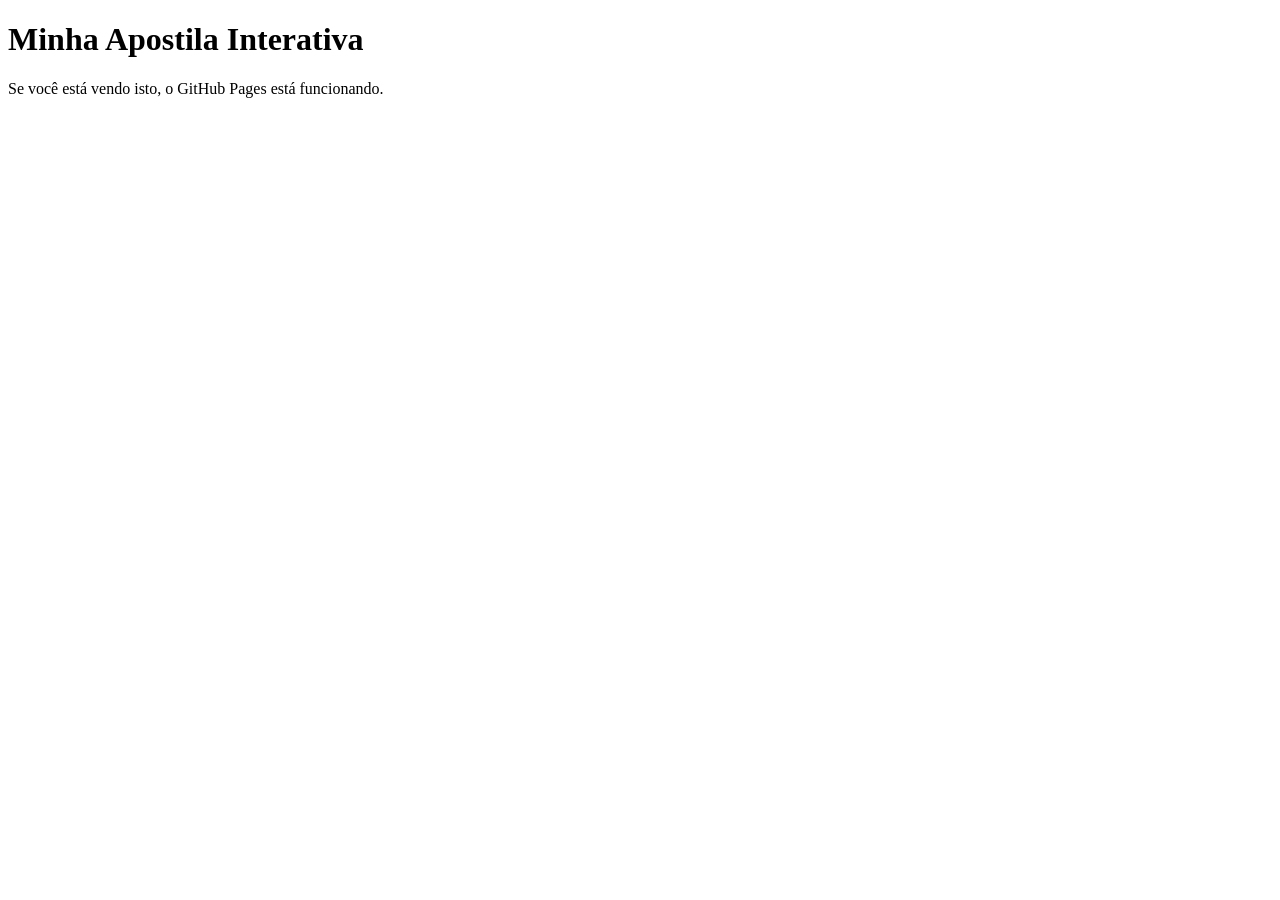
==== index.html @ 36b0ee63 "teste do index" ====
<!DOCTYPE html>
<html lang="pt-BR">
<head>
  <meta charset="UTF-8">
  <meta name="viewport" content="width=device-width, initial-scale=1">
  <title>Minha Apostila</title>
</head>
<body>
  <h1>Minha Apostila Interativa</h1>
  <p>Se você está vendo isto, o GitHub Pages está funcionando.</p>
</body>
</html>
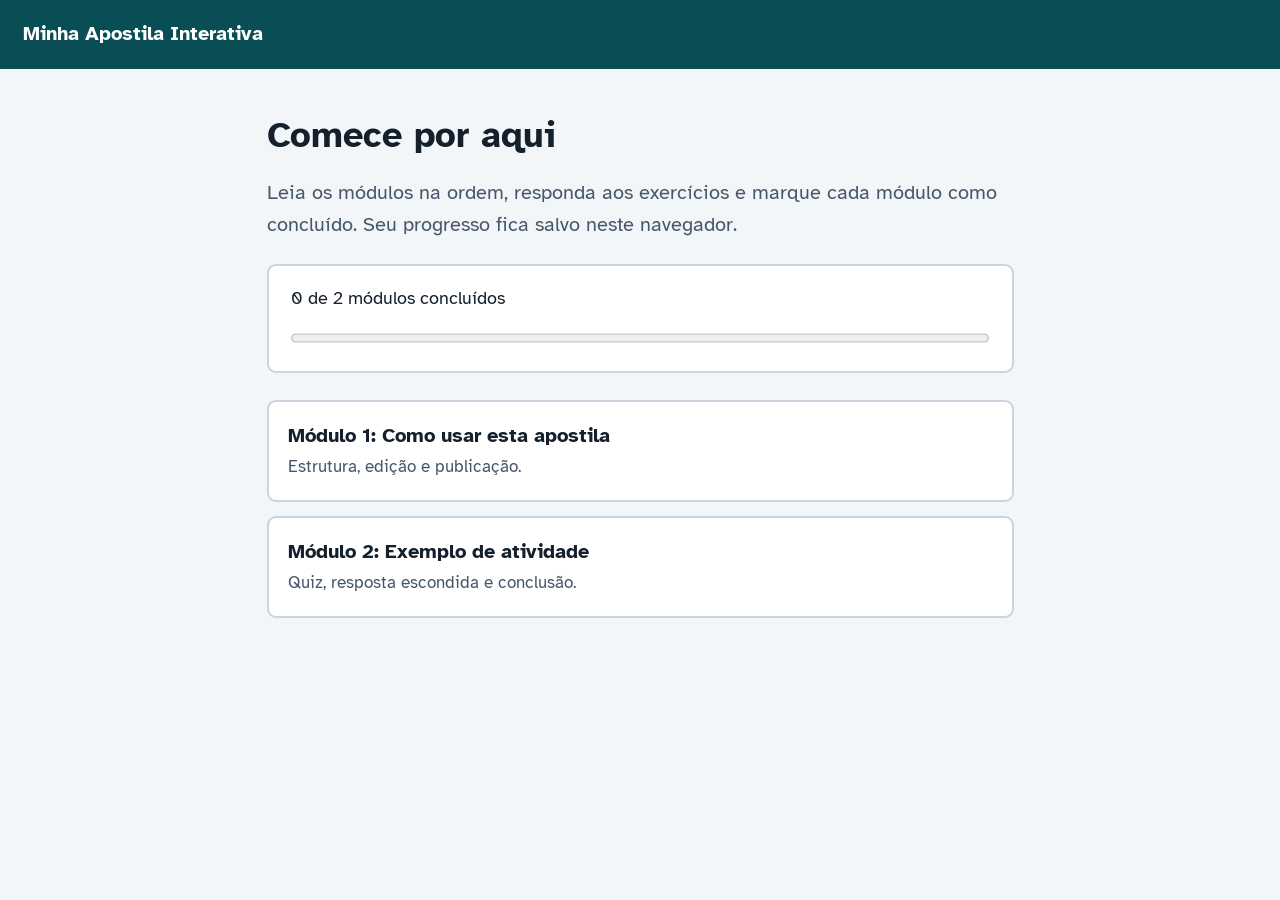
==== commit dcf1f36a: "modelo da apostila" ====
--- a/index.html
+++ b/index.html
@@ -3,10 +3,23 @@
 <head>
   <meta charset="UTF-8">
   <meta name="viewport" content="width=device-width, initial-scale=1">
-  <title>Minha Apostila</title>
+  <title>Minha Apostila Interativa</title>
+  <link rel="preconnect" href="https://fonts.googleapis.com">
+  <link href="https://fonts.googleapis.com/css2?family=Atkinson+Hyperlegible:wght@400;700&display=swap" rel="stylesheet">
+  <link rel="stylesheet" href="css/estilo.css">
 </head>
 <body>
-  <h1>Minha Apostila Interativa</h1>
-  <p>Se você está vendo isto, o GitHub Pages está funcionando.</p>
+  <header class="topo"><a href="index.html">Minha Apostila Interativa</a></header>
+  <main>
+    <h1>Comece por aqui</h1>
+    <p class="intro">Leia os módulos na ordem, responda aos exercícios e marque cada módulo como concluído. Seu progresso fica salvo neste navegador.</p>
+    <div class="caixa">
+      <p id="texto-progresso" style="margin:0 0 .5rem">0 módulos concluídos</p>
+      <progress id="barra" value="0" max="1" aria-labelledby="texto-progresso"></progress>
+    </div>
+    <ul class="lista" id="lista-modulos"></ul>
+    <noscript><p>Ative o JavaScript para ver a lista de módulos.</p></noscript>
+  </main>
+  <script src="js/app.js"></script>
 </body>
-</html>+</html>
--- a/css/estilo.css
+++ b/css/estilo.css
@@ -0,0 +1,37 @@
+:root{--fundo:#F3F6F9;--painel:#fff;--texto:#14202B;--suave:#46576A;--borda:#C9D4DE;--primaria:#0B6E75;--primaria-esc:#084E54;--destaque:#F2C14E;--ok:#1B7F3B;--erro:#B3261E}
+@media (prefers-color-scheme:dark){:root{--fundo:#0F1820;--painel:#17232E;--texto:#EAF0F5;--suave:#A9B8C6;--borda:#2C3E4D;--primaria:#4FC3CB;--primaria-esc:#8ADDE2;--ok:#6FD58E;--erro:#FF8A80}}
+*{box-sizing:border-box}
+html{font-size:112.5%}
+body{margin:0;font-family:"Atkinson Hyperlegible",system-ui,sans-serif;background:var(--fundo);color:var(--texto);line-height:1.65}
+a{color:var(--primaria)}
+:focus-visible{outline:3px solid var(--destaque);outline-offset:2px}
+header.topo{background:#084E54;color:#fff;padding:1rem 1.25rem}
+header.topo a{color:#fff;font-weight:700;text-decoration:none;font-size:1.1rem}
+main{max-width:44rem;margin:0 auto;padding:2rem 1.25rem 4rem}
+h1{font-size:2rem;line-height:1.2;margin:.5rem 0 1rem}
+h2{font-size:1.4rem;margin:2.2rem 0 .5rem}
+.intro{color:var(--suave);font-size:1.1rem}
+.lista{list-style:none;padding:0;margin:1.5rem 0;display:grid;gap:.75rem}
+.lista a{display:block;padding:1rem 1.1rem;background:var(--painel);border:2px solid var(--borda);border-radius:.5rem;text-decoration:none;color:var(--texto)}
+.lista a:hover{border-color:var(--primaria)}
+.lista strong{display:block;font-size:1.1rem}
+.lista span{color:var(--suave);font-size:.95rem}
+.lista .feito{border-left:8px solid var(--ok)}
+.lista .estado{font-weight:700;color:var(--ok)}
+progress{width:100%;height:1rem;accent-color:var(--primaria)}
+.caixa{background:var(--painel);border:2px solid var(--borda);border-radius:.5rem;padding:1rem 1.25rem;margin:1.25rem 0}
+.caixa.dica{border-left:8px solid var(--destaque)}
+details{background:var(--painel);border:2px solid var(--borda);border-radius:.5rem;padding:.75rem 1rem;margin:1rem 0}
+summary{cursor:pointer;font-weight:700}
+.quiz{background:var(--painel);border:2px solid var(--borda);border-radius:.5rem;padding:1.25rem;margin:1.5rem 0}
+.quiz p.pergunta{font-weight:700;margin-top:0}
+.opcao{display:block;width:100%;text-align:left;font:inherit;color:inherit;background:var(--fundo);border:2px solid var(--borda);border-radius:.4rem;padding:.7rem .9rem;margin:.5rem 0;cursor:pointer}
+.opcao:hover{border-color:var(--primaria)}
+.opcao.certa{border-color:var(--ok);background:color-mix(in srgb,var(--ok) 15%,transparent)}
+.opcao.errada{border-color:var(--erro);background:color-mix(in srgb,var(--erro) 12%,transparent)}
+.feedback{min-height:1.5rem;font-weight:700;margin:.75rem 0 0}
+.feedback.ok{color:var(--ok)}.feedback.erro{color:var(--erro)}
+.botao{font:inherit;font-weight:700;background:#084E54;color:#fff;border:0;border-radius:.4rem;padding:.8rem 1.2rem;cursor:pointer}
+.botao[aria-pressed="true"]{background:#1B7F3B}
+.navegacao{display:flex;justify-content:space-between;gap:1rem;margin-top:2.5rem;flex-wrap:wrap}
+@media (prefers-reduced-motion:no-preference){.opcao,.lista a{transition:border-color .15s}}
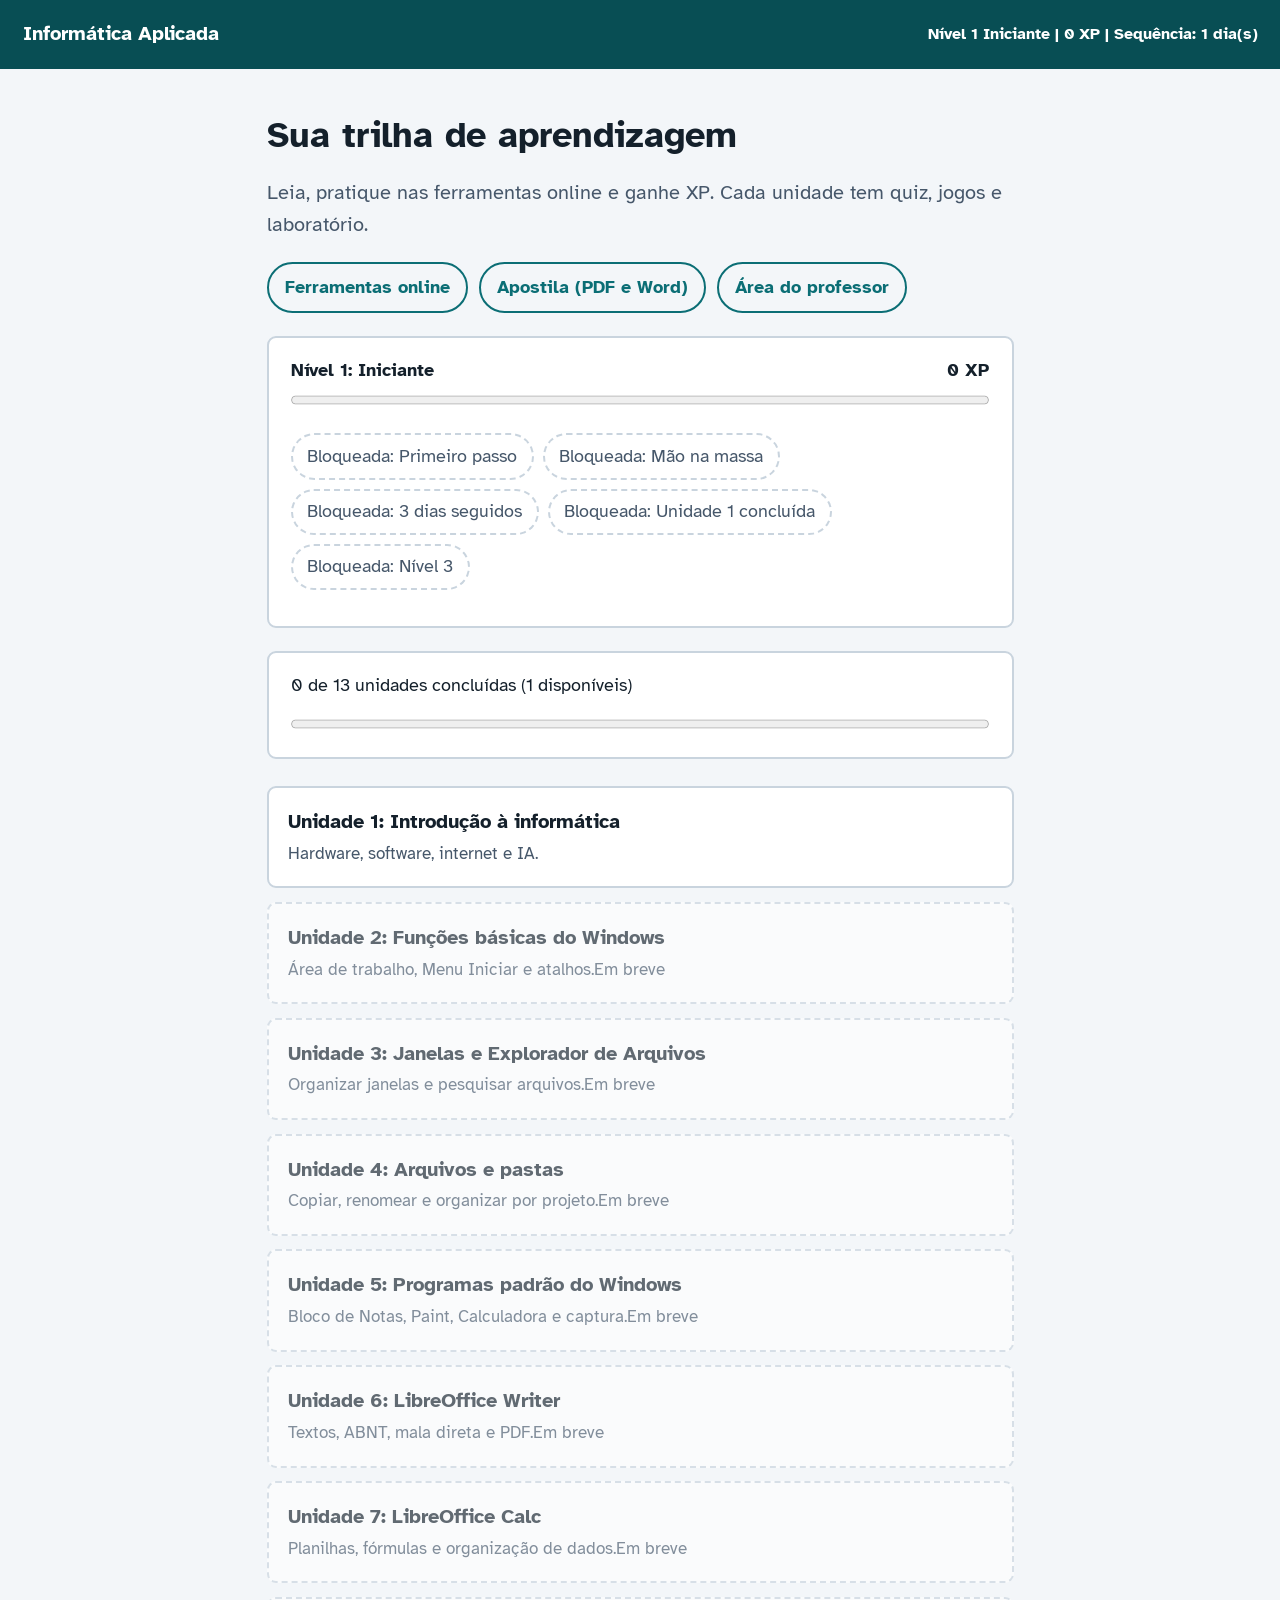
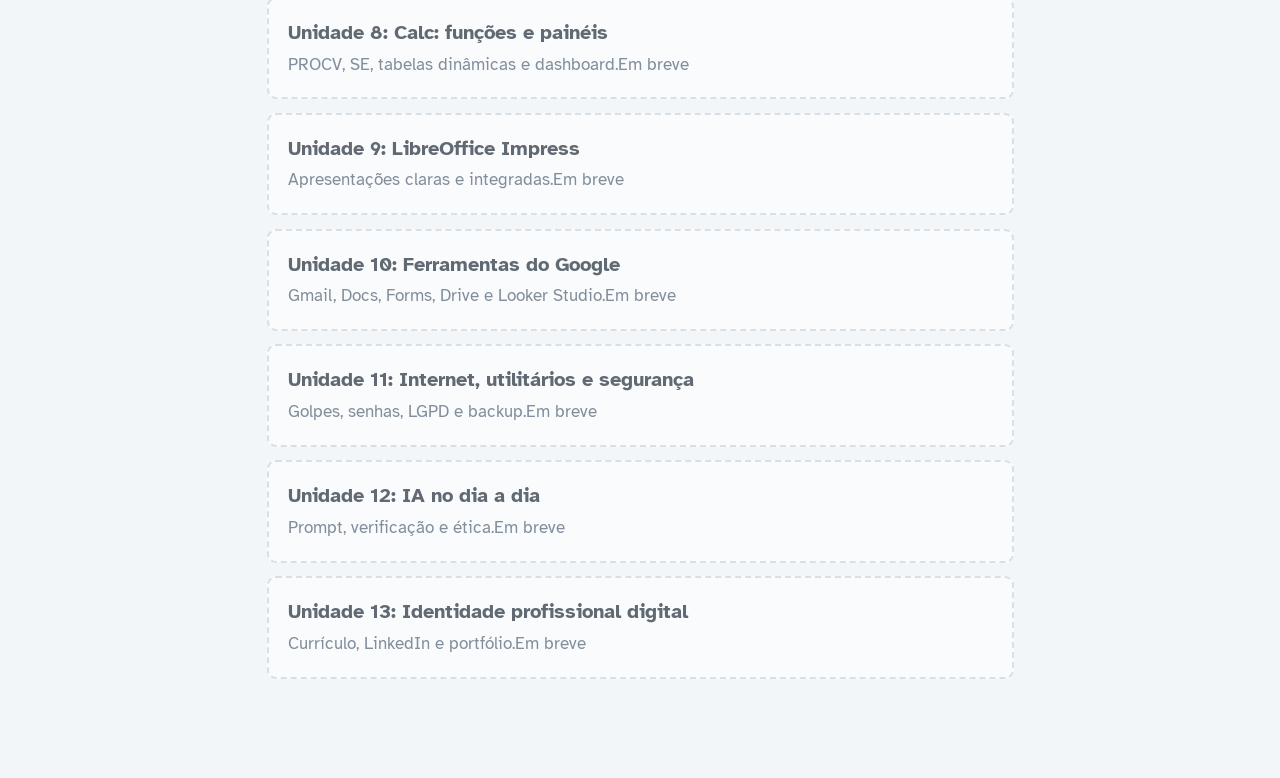
==== commit 5674ca5e: "modelo da apostila" ====
--- a/index.html
+++ b/index.html
@@ -3,22 +3,31 @@
 <head>
   <meta charset="UTF-8">
   <meta name="viewport" content="width=device-width, initial-scale=1">
-  <title>Minha Apostila Interativa</title>
+  <title>Informática Aplicada</title>
   <link rel="preconnect" href="https://fonts.googleapis.com">
   <link href="https://fonts.googleapis.com/css2?family=Atkinson+Hyperlegible:wght@400;700&display=swap" rel="stylesheet">
   <link rel="stylesheet" href="css/estilo.css">
 </head>
 <body>
-  <header class="topo"><a href="index.html">Minha Apostila Interativa</a></header>
+  <header class="topo"><a href="index.html">Informática Aplicada</a><span class="hud" id="hud"></span></header>
   <main>
-    <h1>Comece por aqui</h1>
-    <p class="intro">Leia os módulos na ordem, responda aos exercícios e marque cada módulo como concluído. Seu progresso fica salvo neste navegador.</p>
+    <h1>Sua trilha de aprendizagem</h1>
+    <p class="intro">Leia, pratique nas ferramentas online e ganhe XP. Cada unidade tem quiz, jogos e laboratório.</p>
+    <nav class="menu" aria-label="Seções do site">
+      <a href="ferramentas.html">Ferramentas online</a>
+      <a href="apostila.html">Apostila (PDF e Word)</a>
+      <a href="professor.html">Área do professor</a>
+    </nav>
     <div class="caixa">
-      <p id="texto-progresso" style="margin:0 0 .5rem">0 módulos concluídos</p>
+      <div class="nivel" id="nivel"></div>
+      <progress id="barra-xp" value="0" max="100" aria-label="Progresso no nível"></progress>
+      <ul class="medalhas" id="medalhas" aria-label="Medalhas"></ul>
+    </div>
+    <div class="caixa">
+      <p id="texto-progresso" style="margin:0 0 .5rem"></p>
       <progress id="barra" value="0" max="1" aria-labelledby="texto-progresso"></progress>
     </div>
     <ul class="lista" id="lista-modulos"></ul>
-    <noscript><p>Ative o JavaScript para ver a lista de módulos.</p></noscript>
   </main>
   <script src="js/app.js"></script>
 </body>
--- a/css/estilo.css
+++ b/css/estilo.css
@@ -35,3 +35,29 @@
 .botao[aria-pressed="true"]{background:#1B7F3B}
 .navegacao{display:flex;justify-content:space-between;gap:1rem;margin-top:2.5rem;flex-wrap:wrap}
 @media (prefers-reduced-motion:no-preference){.opcao,.lista a{transition:border-color .15s}}
+header.topo{display:flex;justify-content:space-between;align-items:center;gap:1rem;flex-wrap:wrap}
+.hud{font-size:.9rem;font-weight:700}
+.menu{display:flex;gap:.6rem;flex-wrap:wrap;margin:1rem 0}
+.menu a{padding:.5rem .9rem;border:2px solid var(--primaria);border-radius:2rem;text-decoration:none;font-weight:700}
+.nivel{display:flex;justify-content:space-between;font-weight:700}
+.medalhas{display:flex;gap:.5rem;flex-wrap:wrap;list-style:none;padding:0}
+.medalhas li{padding:.35rem .8rem;border:2px dashed var(--borda);border-radius:2rem;color:var(--suave)}
+.medalhas li.on{border:2px solid var(--destaque);color:var(--texto);background:color-mix(in srgb,var(--destaque) 25%,transparent)}
+.lista .breve{opacity:.65;border-style:dashed}
+.lab{list-style:none;padding:0}
+.lab li{margin:.6rem 0;display:flex;gap:.6rem;align-items:flex-start}
+.lab input{width:1.4rem;height:1.4rem;margin-top:.25rem;accent-color:var(--primaria)}
+.fluxo{display:grid;grid-template-columns:repeat(3,1fr);gap:.5rem;margin:1rem 0}
+.fluxo div{padding:1rem .5rem;text-align:center;font-weight:700;border:2px solid var(--borda);border-radius:.5rem;background:var(--fundo)}
+.fluxo div.ativo{border-color:var(--primaria);background:var(--destaque);color:#14202B;transform:scale(1.04)}
+.botoes{display:flex;gap:.5rem;flex-wrap:wrap}
+.botoes button,.item button{font:inherit;border:2px solid var(--primaria);background:var(--painel);color:var(--texto);border-radius:.4rem;padding:.4rem .8rem;cursor:pointer}
+.item{list-style:none;margin:.6rem 0;display:flex;gap:.5rem;align-items:center;flex-wrap:wrap}
+.item b{min-width:8rem}
+.item .res{font-weight:700}
+#aviso{position:fixed;left:50%;bottom:1.2rem;transform:translateX(-50%);background:#084E54;color:#fff;padding:.7rem 1.2rem;border-radius:.5rem;font-weight:700;opacity:0;pointer-events:none;z-index:9}
+#aviso.on{opacity:1}
+table.plano{width:100%;border-collapse:collapse;margin:1rem 0}
+.plano th,.plano td{border:2px solid var(--borda);padding:.5rem;text-align:left;vertical-align:top}
+.apresentar{font-size:140%}
+@media print{.topo,.nao-imprimir,#aviso{display:none!important}body{background:#fff;color:#000;font-size:11pt}main{max-width:none;padding:0}section{break-before:page}}
